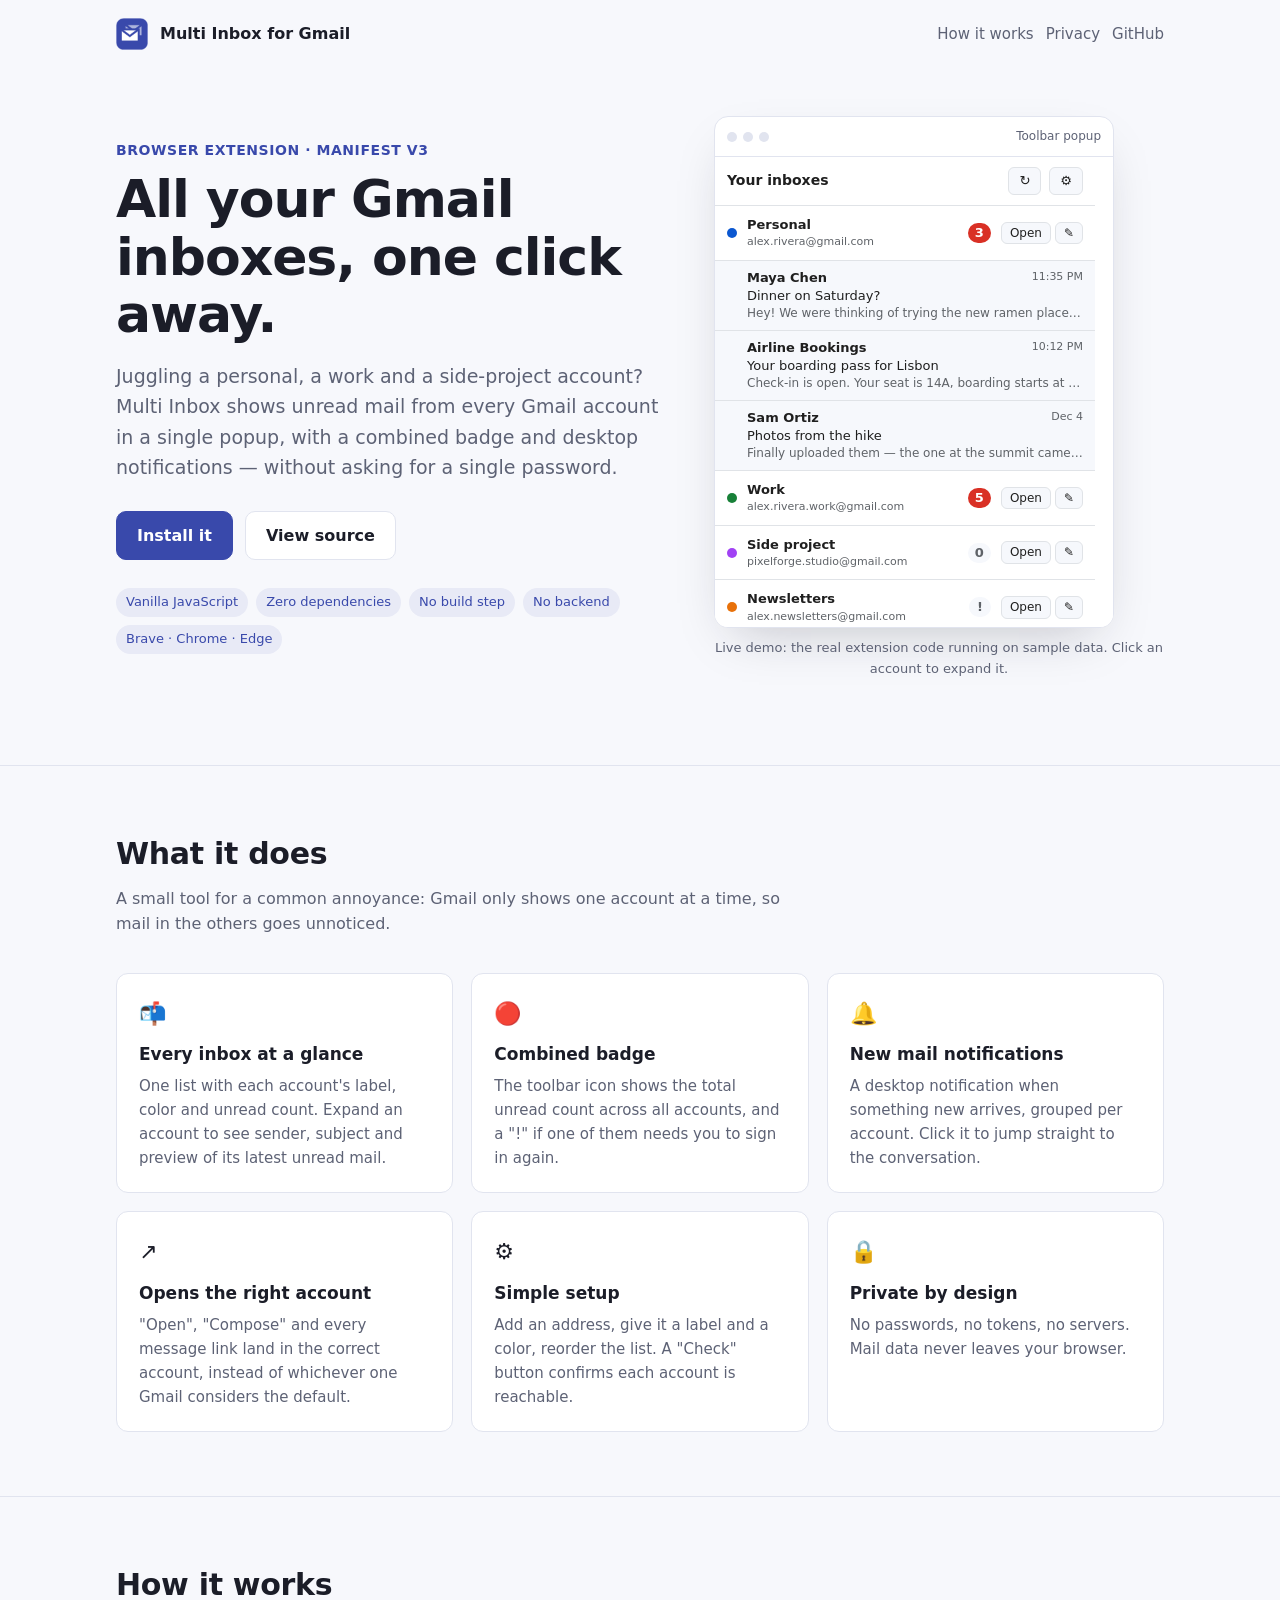
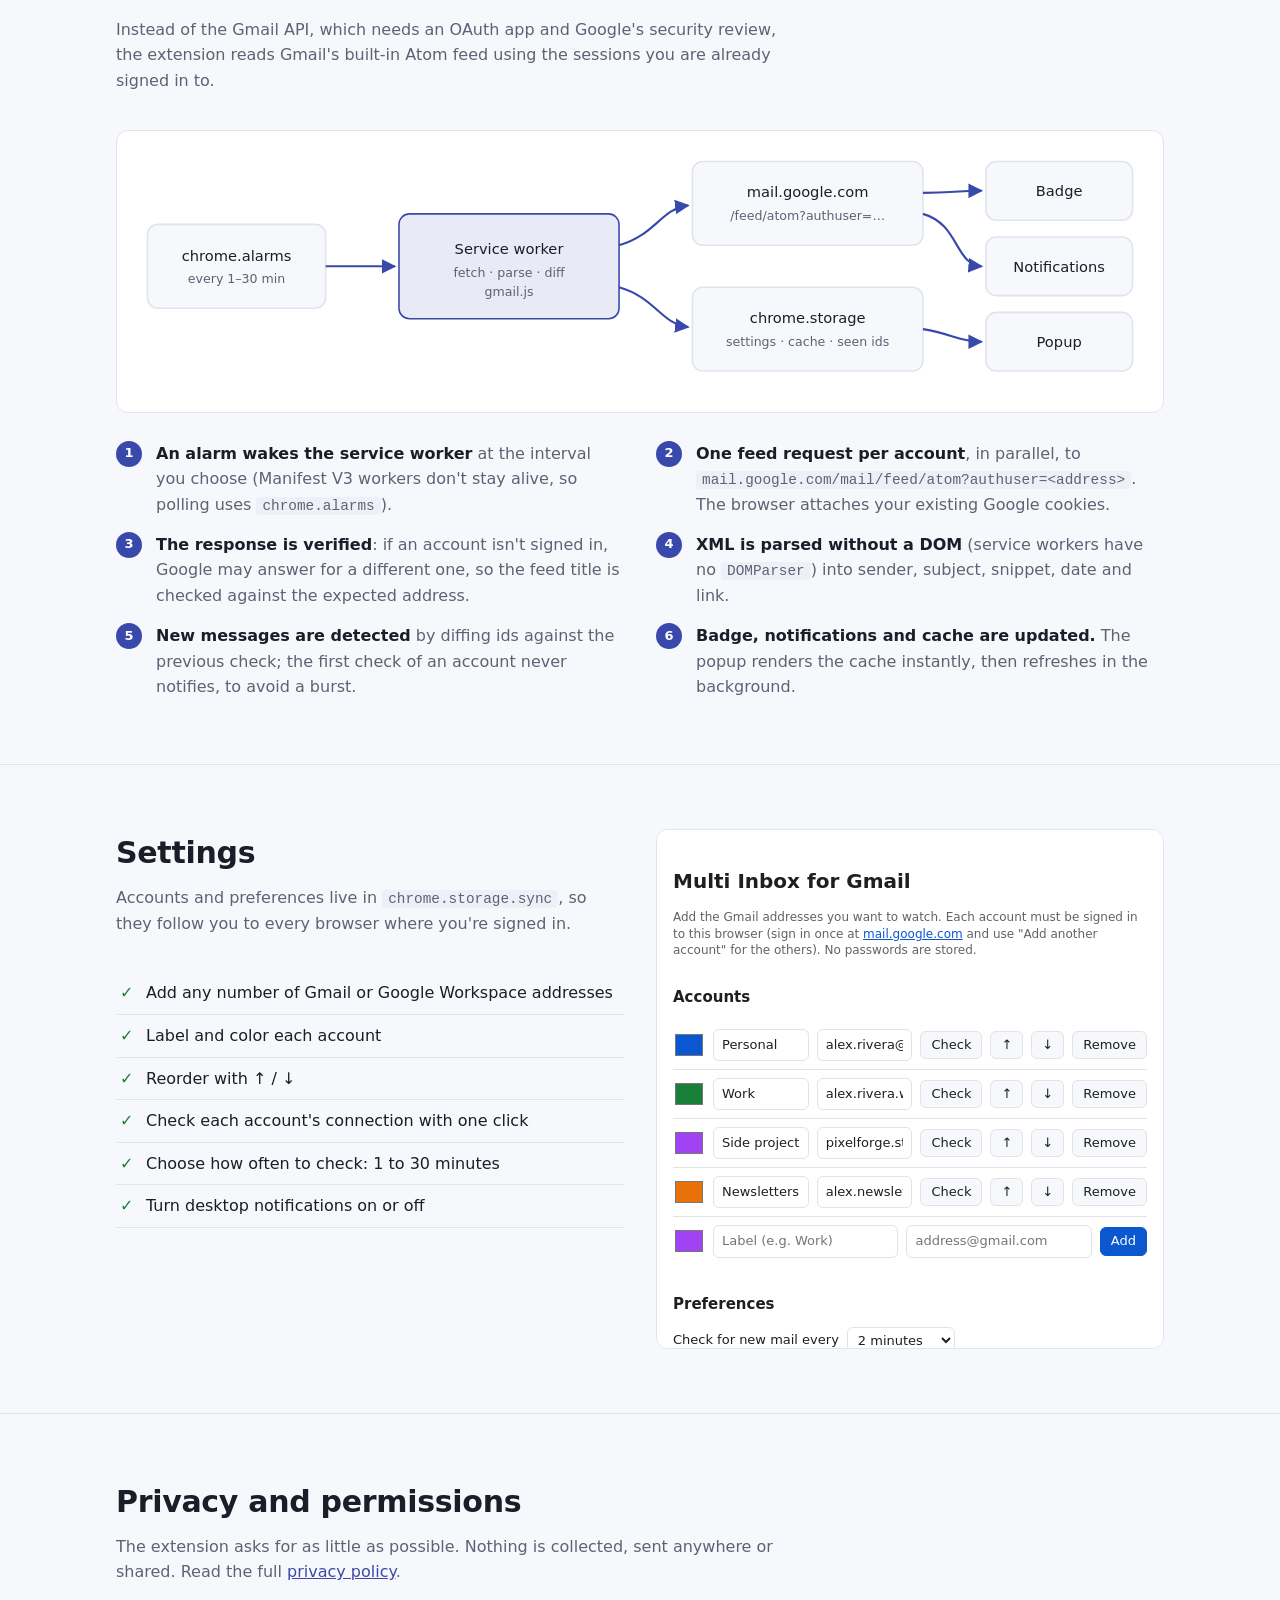
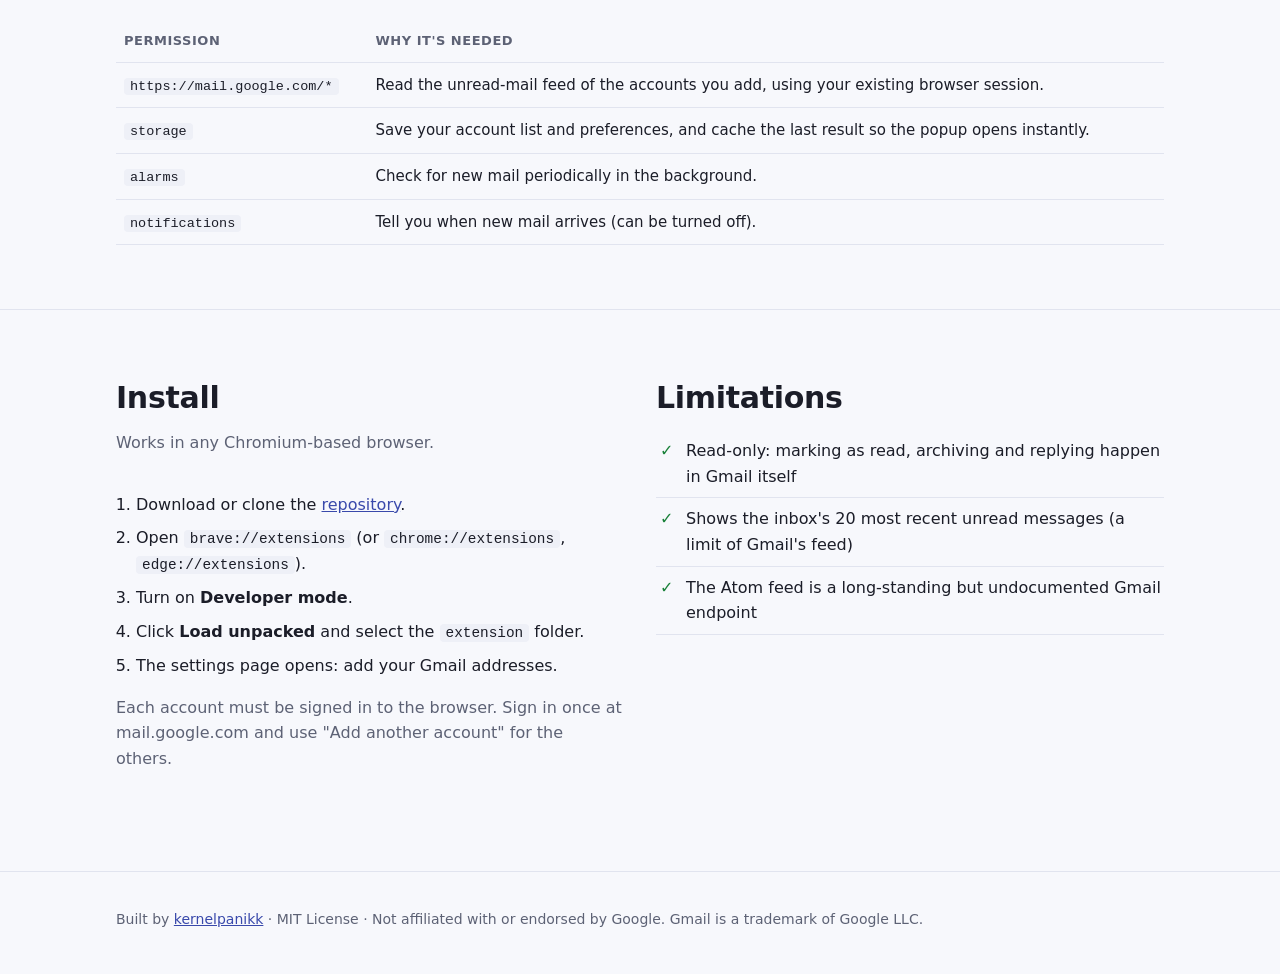
==== docs/index.html @ 1631d576 "Multi Inbox for Gmail: extension, project page and docs Manifest V3 browser extension that shows unr" ====
<!doctype html>
<html lang="en">
<head>
  <meta charset="utf-8">
  <meta name="viewport" content="width=device-width, initial-scale=1">
  <title>Multi Inbox for Gmail</title>
  <meta name="description" content="A lightweight Chromium extension that shows unread mail from all your Gmail accounts in one place — no passwords, no servers, no OAuth setup.">
  <link rel="icon" href="../extension/icons/icon32.png">
  <style>
    :root {
      --bg: #f7f8fc;
      --surface: #ffffff;
      --text: #1b1d28;
      --muted: #5d6275;
      --border: #e1e4ef;
      --accent: #3949ab;
      --accent-soft: #e8eaf6;
      --green: #188038;
      --code: #eef0f7;
      --on-accent: #ffffff;
    }
    @media (prefers-color-scheme: dark) {
      :root:not([data-theme="light"]) {
        --bg: #12131a;
        --surface: #1b1d27;
        --text: #e7e9f2;
        --muted: #9ba1b6;
        --border: #2c2f3d;
        --accent: #8c9eff;
        --accent-soft: #252a45;
        --green: #81c995;
        --code: #232633;
        --on-accent: #12131a;
      }
    }
    * { box-sizing: border-box; }
    html { scroll-behavior: smooth; }
    body {
      margin: 0;
      background: var(--bg);
      color: var(--text);
      font: 16px/1.6 system-ui, -apple-system, "Segoe UI", Roboto, sans-serif;
    }
    a { color: var(--accent); }
    .wrap { max-width: 1080px; margin: 0 auto; padding: 0 16px; }
    code { background: var(--code); padding: 1px 6px; border-radius: 4px; font-size: .9em; }

    nav { display: flex; align-items: center; gap: 12px; padding: 18px 0; }
    nav img { width: 32px; height: 32px; }
    nav strong { flex: 1; }
    nav a { text-decoration: none; color: var(--muted); font-size: 15px; }
    nav a:hover { color: var(--text); }

    .hero { display: grid; grid-template-columns: 1.1fr .9fr; gap: 48px; align-items: center; padding: 48px 0 72px; }
    .eyebrow { color: var(--accent); font-weight: 600; font-size: 14px; letter-spacing: .04em; text-transform: uppercase; }
    h1 { font-size: clamp(34px, 5vw, 52px); line-height: 1.1; margin: 10px 0 18px; letter-spacing: -.02em; }
    .lead { font-size: 19px; color: var(--muted); margin: 0 0 28px; }
    .buttons { display: flex; flex-wrap: wrap; gap: 12px; }
    .btn {
      display: inline-block; padding: 11px 20px; border-radius: 10px; font-weight: 600;
      text-decoration: none; border: 1px solid var(--border); color: var(--text); background: var(--surface);
    }
    .btn.primary { background: var(--accent); border-color: var(--accent); color: var(--on-accent); }
    .pills { display: flex; flex-wrap: wrap; gap: 8px; margin-top: 28px; padding: 0; list-style: none; }
    .pills li { font-size: 13px; padding: 4px 10px; border-radius: 99px; background: var(--accent-soft); color: var(--accent); }

    .device {
      background: var(--surface); border: 1px solid var(--border); border-radius: 14px;
      box-shadow: 0 20px 50px -20px #1b1d2840; overflow: hidden; max-width: 400px; justify-self: center; width: 100%;
    }
    .device-bar { display: flex; align-items: center; gap: 6px; padding: 10px 12px; border-bottom: 1px solid var(--border); }
    .device-bar i { width: 10px; height: 10px; border-radius: 50%; background: var(--border); }
    .device-bar span { margin-left: auto; font-size: 12px; color: var(--muted); }
    .device iframe { display: block; width: 100%; height: 470px; border: 0; background: #fff; }
    .caption { text-align: center; font-size: 13px; color: var(--muted); margin-top: 10px; }

    section { padding: 64px 0; border-top: 1px solid var(--border); }
    h2 { font-size: 30px; margin: 0 0 8px; letter-spacing: -.01em; }
    .sub { color: var(--muted); margin: 0 0 36px; max-width: 680px; }

    .grid { display: grid; grid-template-columns: repeat(3, 1fr); gap: 18px; }
    .card { background: var(--surface); border: 1px solid var(--border); border-radius: 12px; padding: 22px; }
    .card h3 { margin: 0 0 6px; font-size: 17px; }
    .card p { margin: 0; color: var(--muted); font-size: 15px; }
    .card .ic { font-size: 22px; margin-bottom: 10px; display: block; }

    .diagram { background: var(--surface); border: 1px solid var(--border); border-radius: 12px; padding: 20px; }
    .diagram svg { width: 100%; height: auto; display: block; }
    .diagram text { font: 14px system-ui, sans-serif; fill: var(--text); }
    .diagram .small { font-size: 12px; fill: var(--muted); }
    .diagram .box { fill: var(--bg); stroke: var(--border); stroke-width: 1.5; }
    .diagram .box.hl { fill: var(--accent-soft); stroke: var(--accent); }
    .diagram .arrow { stroke: var(--accent); stroke-width: 2; fill: none; marker-end: url(#head); }
    .steps { counter-reset: s; list-style: none; padding: 0; margin: 28px 0 0; display: grid; grid-template-columns: repeat(2, 1fr); gap: 14px 32px; }
    .steps li { counter-increment: s; position: relative; padding-left: 40px; color: var(--muted); }
    .steps li::before {
      content: counter(s); position: absolute; left: 0; top: 0; width: 26px; height: 26px; border-radius: 50%;
      background: var(--accent); color: var(--on-accent); font-size: 13px; font-weight: 700; display: grid; place-items: center;
    }
    .steps strong { color: var(--text); }

    .split { display: grid; grid-template-columns: 1fr 1fr; gap: 32px; align-items: start; }
    .check { list-style: none; padding: 0; margin: 0; }
    .check li { padding: 8px 0 8px 30px; position: relative; border-bottom: 1px solid var(--border); }
    .check li::before { content: "✓"; position: absolute; left: 4px; color: var(--green); font-weight: 700; }
    .options-frame { width: 100%; height: 520px; border: 1px solid var(--border); border-radius: 12px; background: #fff; }

    ol.install { padding-left: 20px; }
    ol.install li { margin-bottom: 8px; }
    table { width: 100%; border-collapse: collapse; font-size: 15px; }
    th, td { text-align: left; padding: 10px 8px; border-bottom: 1px solid var(--border); vertical-align: top; }
    th { color: var(--muted); font-weight: 600; font-size: 13px; text-transform: uppercase; letter-spacing: .04em; }

    footer { padding: 36px 0 48px; border-top: 1px solid var(--border); color: var(--muted); font-size: 14px; }

    @media (max-width: 860px) {
      .hero, .split { grid-template-columns: 1fr; }
      .grid { grid-template-columns: 1fr 1fr; }
      .steps { grid-template-columns: 1fr; }
    }
    @media (max-width: 560px) {
      .grid { grid-template-columns: 1fr; }
      .hero { padding-top: 24px; }
      nav a.hide-sm { display: none; }
    }
  </style>
</head>
<body>
  <div class="wrap">
    <nav>
      <img src="../extension/icons/icon48.png" alt="">
      <strong>Multi Inbox for Gmail</strong>
      <a class="hide-sm" href="#how">How it works</a>
      <a class="hide-sm" href="#privacy">Privacy</a>
      <a href="https://github.com/kernelpanikk/multi-inbox-for-gmail">GitHub</a>
    </nav>

    <div class="hero">
      <div>
        <div class="eyebrow">Browser extension · Manifest V3</div>
        <h1>All your Gmail inboxes, one click away.</h1>
        <p class="lead">
          Juggling a personal, a work and a side-project account? Multi Inbox shows unread mail from every
          Gmail account in a single popup, with a combined badge and desktop notifications —
          without asking for a single password.
        </p>
        <div class="buttons">
          <a class="btn primary" href="#install">Install it</a>
          <a class="btn" href="https://github.com/kernelpanikk/multi-inbox-for-gmail">View source</a>
        </div>
        <ul class="pills">
          <li>Vanilla JavaScript</li>
          <li>Zero dependencies</li>
          <li>No build step</li>
          <li>No backend</li>
          <li>Brave · Chrome · Edge</li>
        </ul>
      </div>
      <div>
        <div class="device">
          <div class="device-bar"><i></i><i></i><i></i><span>Toolbar popup</span></div>
          <iframe src="demo/popup.html?expand=1"title="Interactive demo of the extension popup" loading="lazy"></iframe>
        </div>
        <p class="caption">Live demo: the real extension code running on sample data. Click an account to expand it.</p>
      </div>
    </div>
  </div>

  <section>
    <div class="wrap">
      <h2>What it does</h2>
      <p class="sub">A small tool for a common annoyance: Gmail only shows one account at a time, so mail in the others goes unnoticed.</p>
      <div class="grid">
        <div class="card"><span class="ic">📬</span><h3>Every inbox at a glance</h3><p>One list with each account's label, color and unread count. Expand an account to see sender, subject and preview of its latest unread mail.</p></div>
        <div class="card"><span class="ic">🔴</span><h3>Combined badge</h3><p>The toolbar icon shows the total unread count across all accounts, and a "!" if one of them needs you to sign in again.</p></div>
        <div class="card"><span class="ic">🔔</span><h3>New mail notifications</h3><p>A desktop notification when something new arrives, grouped per account. Click it to jump straight to the conversation.</p></div>
        <div class="card"><span class="ic">↗️</span><h3>Opens the right account</h3><p>"Open", "Compose" and every message link land in the correct account, instead of whichever one Gmail considers the default.</p></div>
        <div class="card"><span class="ic">⚙️</span><h3>Simple setup</h3><p>Add an address, give it a label and a color, reorder the list. A "Check" button confirms each account is reachable.</p></div>
        <div class="card"><span class="ic">🔒</span><h3>Private by design</h3><p>No passwords, no tokens, no servers. Mail data never leaves your browser.</p></div>
      </div>
    </div>
  </section>

  <section id="how">
    <div class="wrap">
      <h2>How it works</h2>
      <p class="sub">
        Instead of the Gmail API, which needs an OAuth app and Google's security review, the extension reads Gmail's
        built-in Atom feed using the sessions you are already signed in to.
      </p>
      <div class="diagram">
        <svg viewBox="0 0 960 230" role="img" aria-label="Data flow: an alarm wakes the service worker, which fetches the Gmail Atom feed for each account using the browser's existing session, then updates the badge, notifications and popup.">
          <defs>
            <marker id="head" viewBox="0 0 10 10" refX="9" refY="5" markerWidth="7" markerHeight="7" orient="auto-start-reverse">
              <path d="M0,0 L10,5 L0,10 z" fill="var(--accent)"/>
            </marker>
          </defs>
          <rect class="box" x="10" y="70" width="170" height="80" rx="10"/>
          <text x="95" y="105" text-anchor="middle">chrome.alarms</text>
          <text class="small" x="95" y="126" text-anchor="middle">every 1–30 min</text>

          <rect class="box hl" x="250" y="60" width="210" height="100" rx="10"/>
          <text x="355" y="98" text-anchor="middle">Service worker</text>
          <text class="small" x="355" y="120" text-anchor="middle">fetch · parse · diff</text>
          <text class="small" x="355" y="138" text-anchor="middle">gmail.js</text>

          <rect class="box" x="530" y="10" width="220" height="80" rx="10"/>
          <text x="640" y="44" text-anchor="middle">mail.google.com</text>
          <text class="small" x="640" y="66" text-anchor="middle">/feed/atom?authuser=…</text>

          <rect class="box" x="530" y="130" width="220" height="80" rx="10"/>
          <text x="640" y="164" text-anchor="middle">chrome.storage</text>
          <text class="small" x="640" y="186" text-anchor="middle">settings · cache · seen ids</text>

          <rect class="box" x="810" y="10" width="140" height="56" rx="10"/>
          <text x="880" y="43" text-anchor="middle">Badge</text>
          <rect class="box" x="810" y="82" width="140" height="56" rx="10"/>
          <text x="880" y="115" text-anchor="middle">Notifications</text>
          <rect class="box" x="810" y="154" width="140" height="56" rx="10"/>
          <text x="880" y="187" text-anchor="middle">Popup</text>

          <path class="arrow" d="M180 110 H246"/>
          <path class="arrow" d="M460 90 C495 80 500 55 526 52"/>
          <path class="arrow" d="M460 130 C495 140 500 165 526 168"/>
          <path class="arrow" d="M750 40 C780 40 780 38 806 38"/>
          <path class="arrow" d="M750 60 C785 70 780 108 806 110"/>
          <path class="arrow" d="M750 170 C780 175 785 182 806 182"/>
        </svg>
      </div>
      <ol class="steps">
        <li><strong>An alarm wakes the service worker</strong> at the interval you choose (Manifest V3 workers don't stay alive, so polling uses <code>chrome.alarms</code>).</li>
        <li><strong>One feed request per account</strong>, in parallel, to <code>mail.google.com/mail/feed/atom?authuser=&lt;address&gt;</code>. The browser attaches your existing Google cookies.</li>
        <li><strong>The response is verified</strong>: if an account isn't signed in, Google may answer for a different one, so the feed title is checked against the expected address.</li>
        <li><strong>XML is parsed without a DOM</strong> (service workers have no <code>DOMParser</code>) into sender, subject, snippet, date and link.</li>
        <li><strong>New messages are detected</strong> by diffing ids against the previous check; the first check of an account never notifies, to avoid a burst.</li>
        <li><strong>Badge, notifications and cache are updated.</strong> The popup renders the cache instantly, then refreshes in the background.</li>
      </ol>
    </div>
  </section>

  <section>
    <div class="wrap split">
      <div>
        <h2>Settings</h2>
        <p class="sub">Accounts and preferences live in <code>chrome.storage.sync</code>, so they follow you to every browser where you're signed in.</p>
        <ul class="check">
          <li>Add any number of Gmail or Google Workspace addresses</li>
          <li>Label and color each account</li>
          <li>Reorder with ↑ / ↓</li>
          <li>Check each account's connection with one click</li>
          <li>Choose how often to check: 1 to 30 minutes</li>
          <li>Turn desktop notifications on or off</li>
        </ul>
      </div>
      <iframe class="options-frame" src="demo/options.html" title="Interactive demo of the settings page" loading="lazy"></iframe>
    </div>
  </section>

  <section id="privacy">
    <div class="wrap">
      <h2>Privacy and permissions</h2>
      <p class="sub">The extension asks for as little as possible. Nothing is collected, sent anywhere or shared. Read the full <a href="https://github.com/kernelpanikk/multi-inbox-for-gmail/blob/main/PRIVACY.md">privacy policy</a>.</p>
      <table>
        <thead><tr><th>Permission</th><th>Why it's needed</th></tr></thead>
        <tbody>
          <tr><td><code>https://mail.google.com/*</code></td><td>Read the unread-mail feed of the accounts you add, using your existing browser session.</td></tr>
          <tr><td><code>storage</code></td><td>Save your account list and preferences, and cache the last result so the popup opens instantly.</td></tr>
          <tr><td><code>alarms</code></td><td>Check for new mail periodically in the background.</td></tr>
          <tr><td><code>notifications</code></td><td>Tell you when new mail arrives (can be turned off).</td></tr>
        </tbody>
      </table>
    </div>
  </section>

  <section id="install">
    <div class="wrap split">
      <div>
        <h2>Install</h2>
        <p class="sub">Works in any Chromium-based browser.</p>
        <ol class="install">
          <li>Download or clone the <a href="https://github.com/kernelpanikk/multi-inbox-for-gmail">repository</a>.</li>
          <li>Open <code>brave://extensions</code> (or <code>chrome://extensions</code>, <code>edge://extensions</code>).</li>
          <li>Turn on <strong>Developer mode</strong>.</li>
          <li>Click <strong>Load unpacked</strong> and select the <code>extension</code> folder.</li>
          <li>The settings page opens: add your Gmail addresses.</li>
        </ol>
        <p class="sub">Each account must be signed in to the browser. Sign in once at mail.google.com and use "Add another account" for the others.</p>
      </div>
      <div>
        <h2>Limitations</h2>
        <ul class="check">
          <li>Read-only: marking as read, archiving and replying happen in Gmail itself</li>
          <li>Shows the inbox's 20 most recent unread messages (a limit of Gmail's feed)</li>
          <li>The Atom feed is a long-standing but undocumented Gmail endpoint</li>
        </ul>
      </div>
    </div>
  </section>

  <footer>
    <div class="wrap">
      Built by <a href="https://github.com/kernelpanikk">kernelpanikk</a> · MIT License ·
      Not affiliated with or endorsed by Google. Gmail is a trademark of Google LLC.
    </div>
  </footer>
</body>
</html>
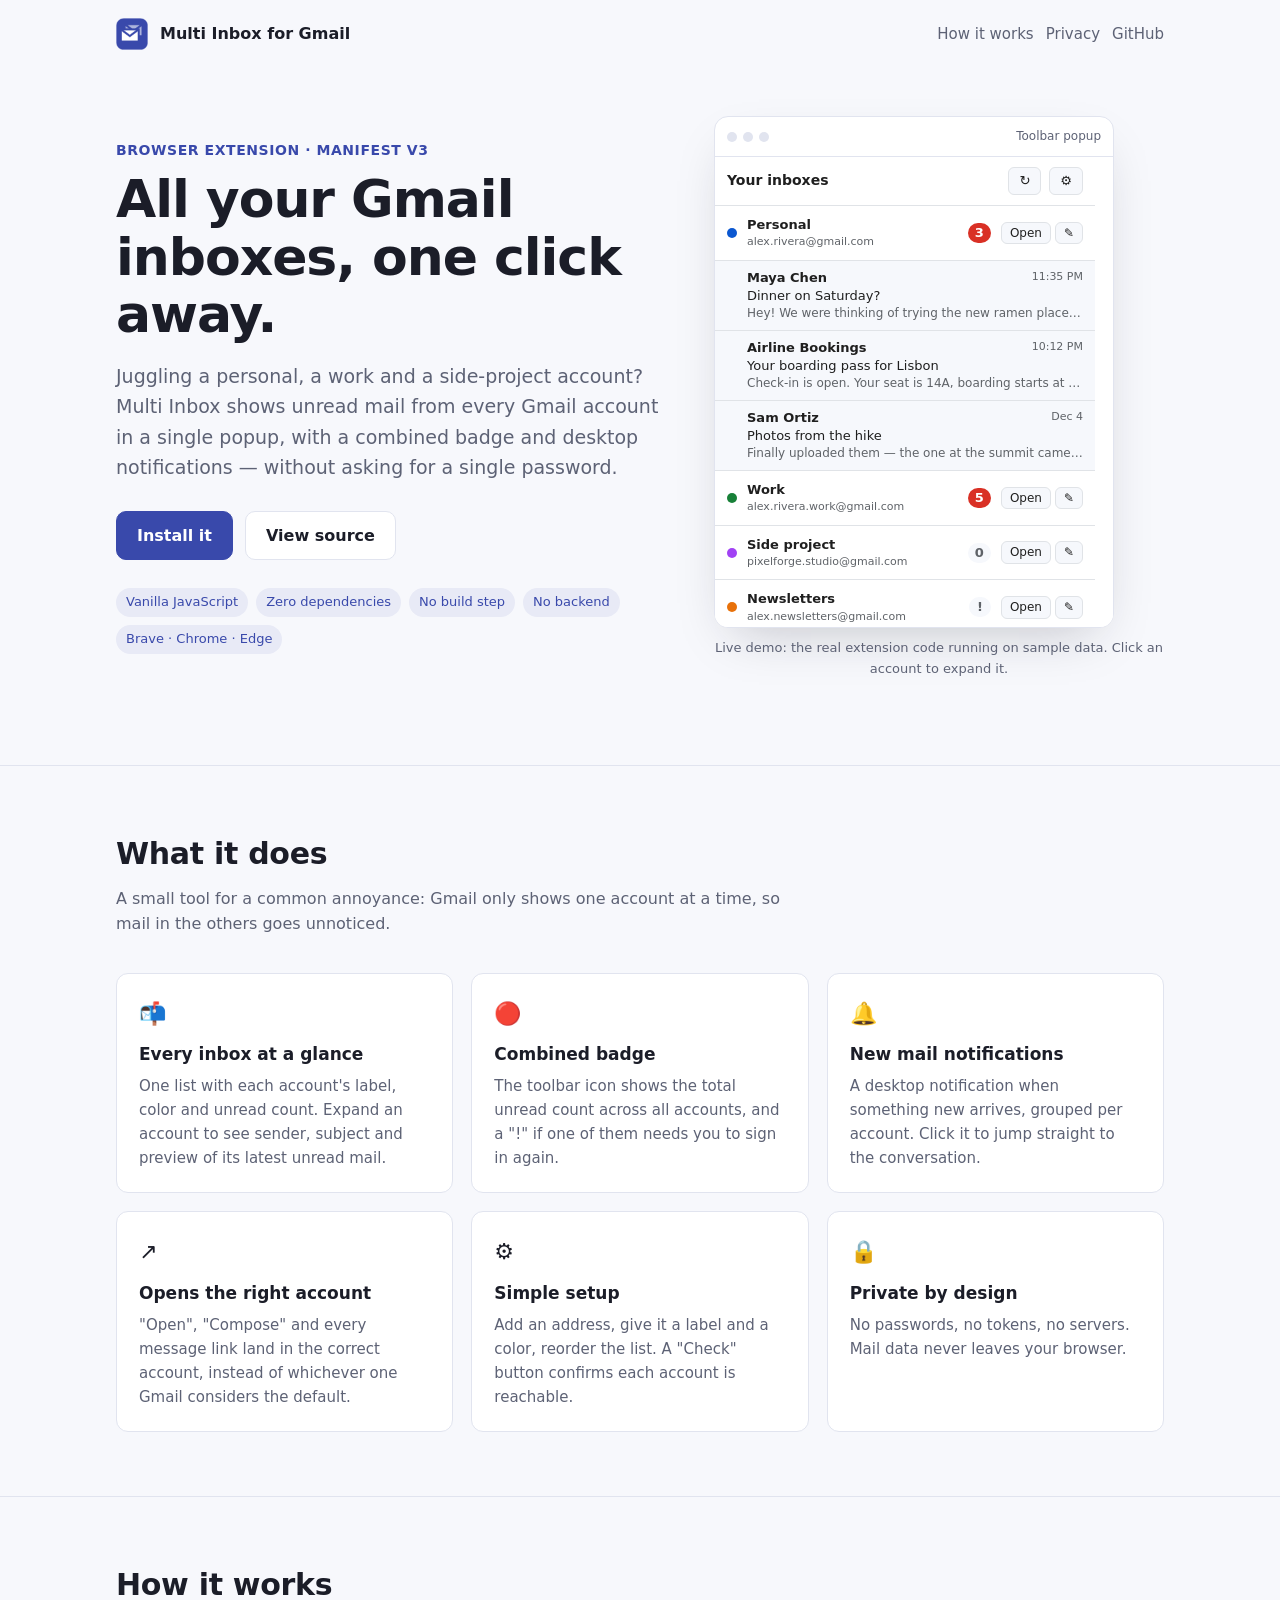
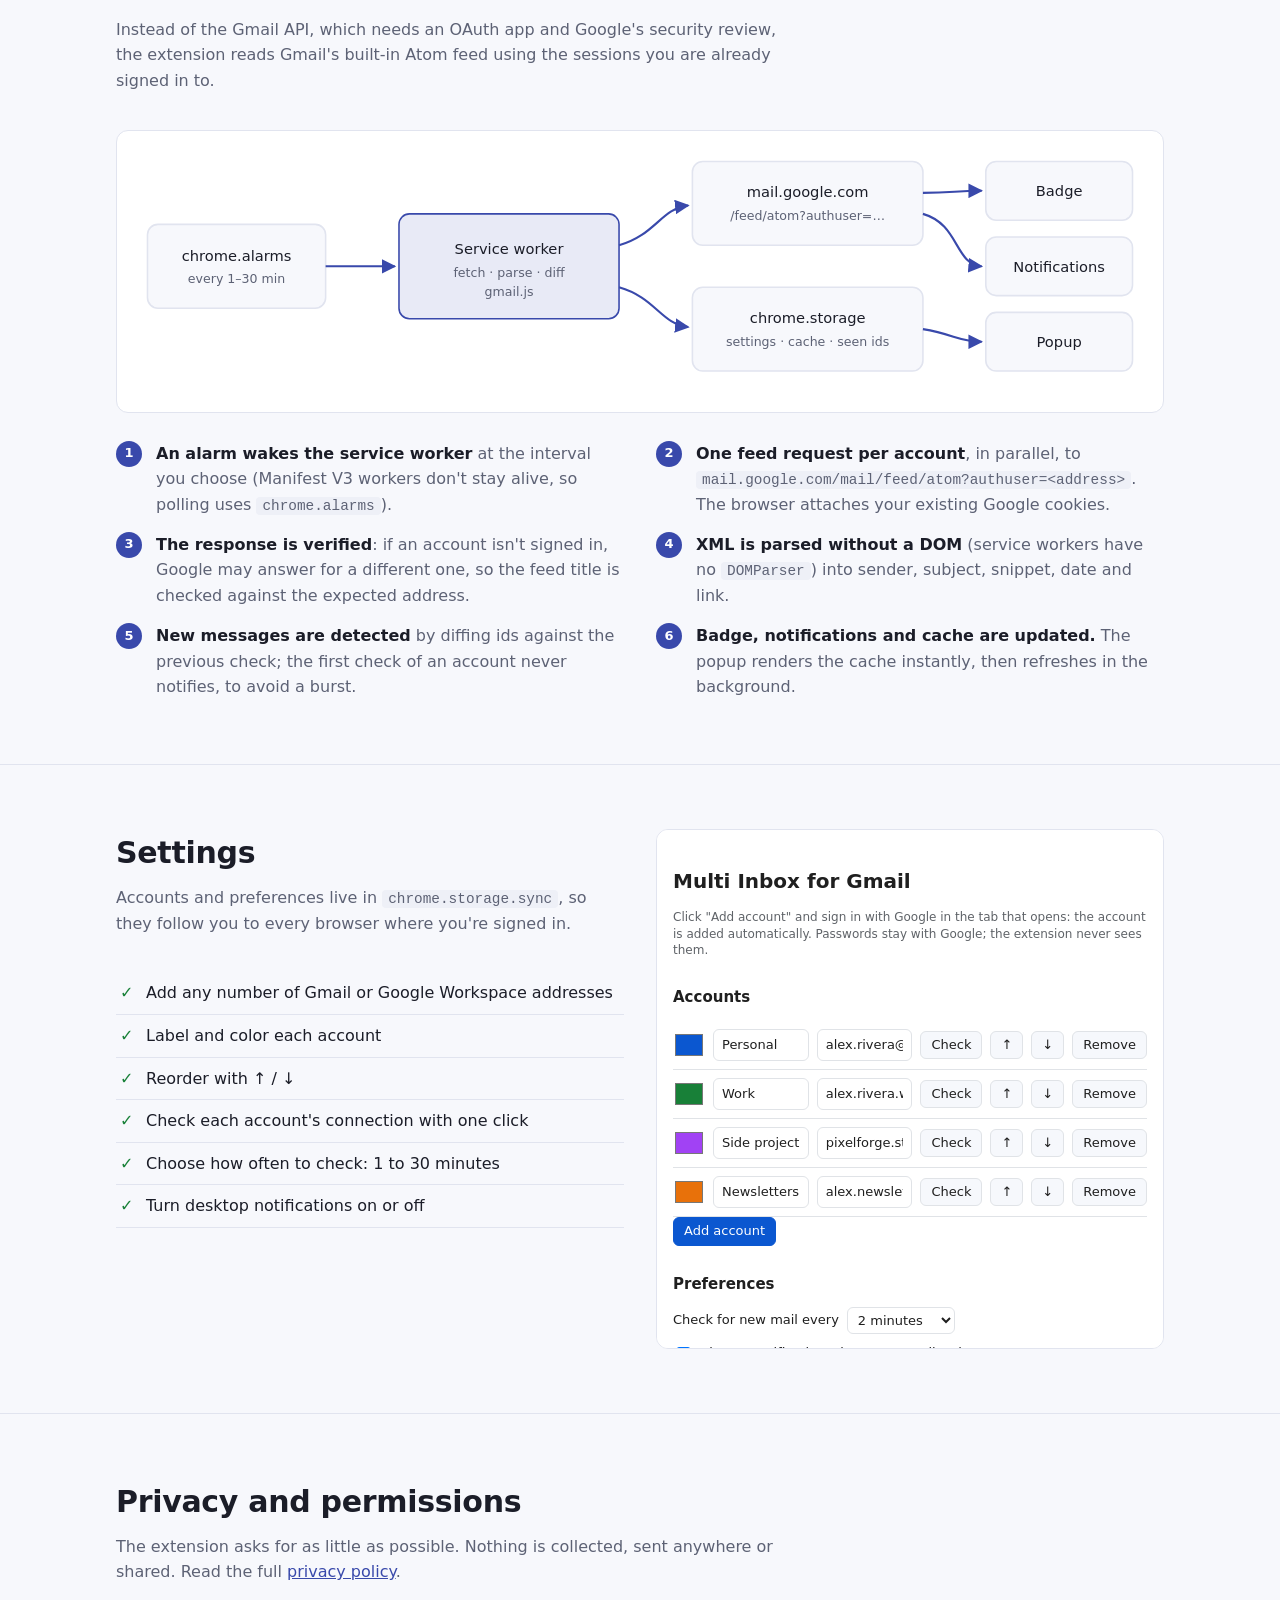
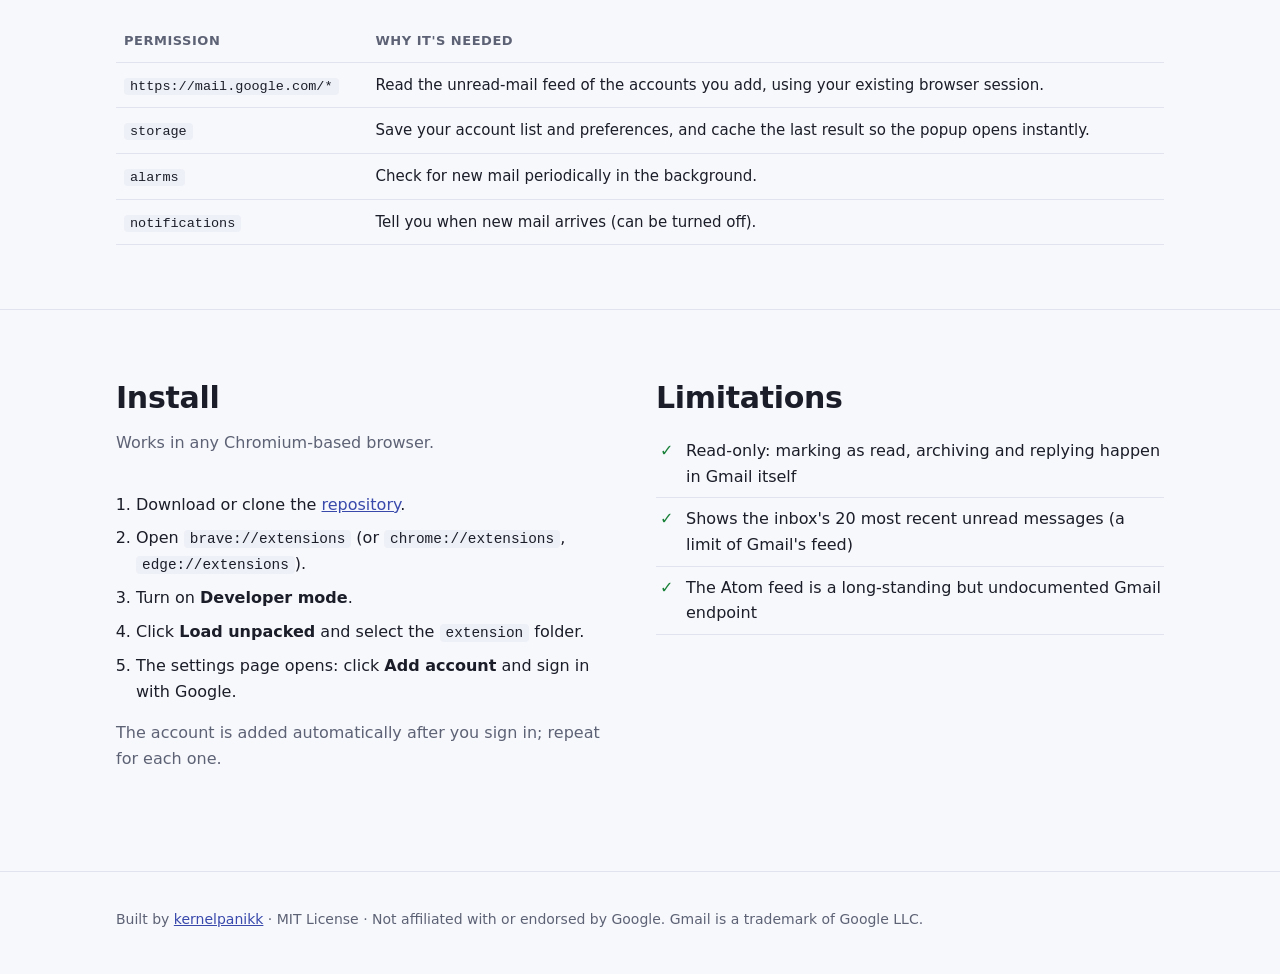
==== commit 1504d13f: "Sign in with Google to add accounts; no system password dialog Add account now opens Google sign-in " ====
--- a/docs/index.html
+++ b/docs/index.html
@@ -282,9 +282,9 @@
           <li>Open <code>brave://extensions</code> (or <code>chrome://extensions</code>, <code>edge://extensions</code>).</li>
           <li>Turn on <strong>Developer mode</strong>.</li>
           <li>Click <strong>Load unpacked</strong> and select the <code>extension</code> folder.</li>
-          <li>The settings page opens: add your Gmail addresses.</li>
+          <li>The settings page opens: click <strong>Add account</strong> and sign in with Google.</li>
         </ol>
-        <p class="sub">Each account must be signed in to the browser. Sign in once at mail.google.com and use "Add another account" for the others.</p>
+        <p class="sub">The account is added automatically after you sign in; repeat for each one.</p>
       </div>
       <div>
         <h2>Limitations</h2>
